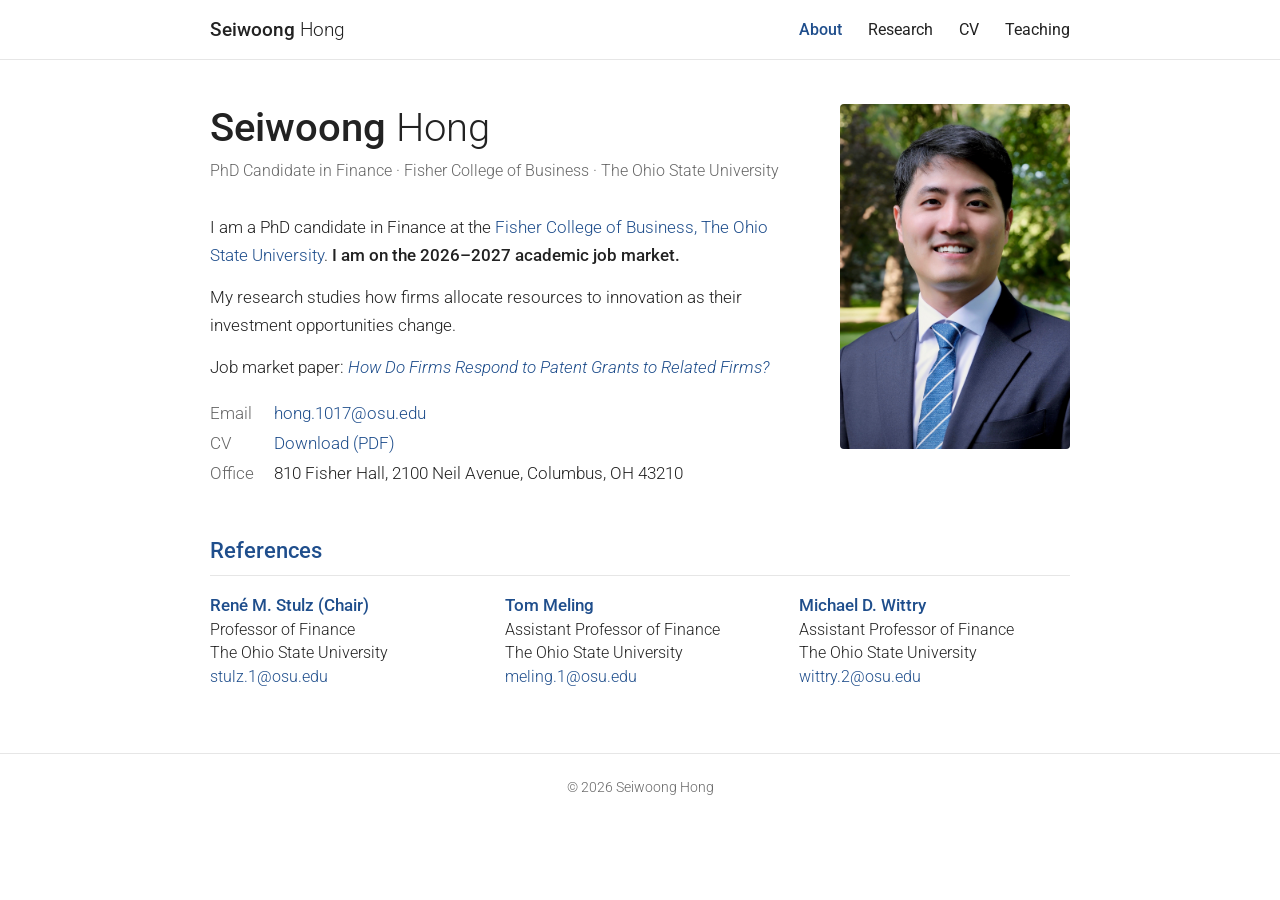
==== index.html @ 998d90ff "Add files via upload" ====
<!doctype html>
<html lang="en">
<head>
  <meta charset="utf-8">
  <meta name="viewport" content="width=device-width, initial-scale=1">
  <title>Seiwoong Hong | PhD Candidate in Finance, The Ohio State University</title>
  <meta name="description" content="Seiwoong Hong is a PhD candidate in Finance at the Fisher College of Business, The Ohio State University, on the 2026–2027 academic job market. Research in corporate finance and innovation.">
  <meta name="author" content="Seiwoong Hong">
  <link rel="canonical" href="https://seiwoonghong.com/">
  <meta property="og:title" content="Seiwoong Hong">
  <meta property="og:description" content="PhD Candidate in Finance, The Ohio State University. On the 2026–2027 academic job market.">
  <meta property="og:url" content="https://seiwoonghong.com/">
  <meta property="og:type" content="profile">
  <script type="application/ld+json">
  {
    "@context": "https://schema.org",
    "@type": "Person",
    "name": "Seiwoong Hong",
    "url": "https://seiwoonghong.com/",
    "email": "mailto:hong.1017@osu.edu",
    "jobTitle": "PhD Candidate in Finance",
    "affiliation": {"@type": "CollegeOrUniversity", "name": "Fisher College of Business, The Ohio State University"},
    "knowsAbout": ["Corporate Finance", "Innovation", "Patents", "Entrepreneurial Finance"]
  }
  </script>
  <link rel="preconnect" href="https://fonts.googleapis.com">
  <link rel="preconnect" href="https://fonts.gstatic.com" crossorigin>
  <link href="https://fonts.googleapis.com/css2?family=Roboto:wght@300;400;500&display=swap" rel="stylesheet">
  <link rel="stylesheet" href="style.css">
</head>
<body>
<header>
  <nav class="nav">
    <a class="brand" href="./"><b>Seiwoong</b> Hong</a>
    <ul>
      <li><a class="active" href="./">About</a></li>
      <li><a href="research.html">Research</a></li>
      <li><a href="cv.html">CV</a></li>
      <li><a href="teaching.html">Teaching</a></li>
    </ul>
  </nav>
</header>

<main>
  <div class="profile">
    <!-- 프로필 사진을 assets/profile.jpg 로 저장하세요 (세로 4:5 또는 정사각형) -->
    <img src="assets/profile.jpg" alt="Seiwoong Hong">
  </div>

  <h1><b>Seiwoong</b> Hong</h1>
  <p class="subtitle">PhD Candidate in Finance · Fisher College of Business · The Ohio State University</p>

  <p>I am a PhD candidate in Finance at the <a href="https://fisher.osu.edu/">Fisher College of Business, The Ohio State University</a>. <strong>I am on the 2026–2027 academic job market.</strong></p>

  <p>My research studies how firms allocate resources to innovation as their investment opportunities change.</p>

  <p>Job market paper: <a href="research.html#jmp"><em>How Do Firms Respond to Patent Grants to Related Firms?</em></a></p>

  <div class="contact">
    <div><span class="label">Email</span><a href="mailto:hong.1017@osu.edu">hong.1017@osu.edu</a></div>
    <div><span class="label">CV</span><a href="assets/CV_SeiwoongHong.pdf">Download (PDF)</a></div>
    <div><span class="label">Office</span>810 Fisher Hall, 2100 Neil Avenue, Columbus, OH 43210</div>
  </div>

  <div class="clear"></div>

  <h2>References</h2>
  <div class="refs">
    <div><strong><a href="https://fisher.osu.edu/people/stulz.1">René M. Stulz (Chair)</a></strong>Professor of Finance<br>The Ohio State University<br><a href="mailto:stulz.1@osu.edu">stulz.1@osu.edu</a></div>
    <div><strong><a href="https://fisher.osu.edu/people/meling.1">Tom Meling</a></strong>Assistant Professor of Finance<br>The Ohio State University<br><a href="mailto:meling.1@osu.edu">meling.1@osu.edu</a></div>
    <div><strong><a href="https://fisher.osu.edu/people/wittry.2">Michael D. Wittry</a></strong>Assistant Professor of Finance<br>The Ohio State University<br><a href="mailto:wittry.2@osu.edu">wittry.2@osu.edu</a></div>
  </div>
</main>

<footer>© 2026 Seiwoong Hong</footer>
</body>
</html>
---- style.css ----
/* Seiwoong Hong — academic website */
:root {
  --text: #222222;
  --muted: #666666;
  --accent: #1f4e8c;   /* navy */
  --line: #e6e6e6;
  --bg: #ffffff;
  --soft: #f6f7f9;
}
* { box-sizing: border-box; }
html { -webkit-text-size-adjust: 100%; }
body {
  margin: 0;
  background: var(--bg);
  color: var(--text);
  font-family: "Roboto", -apple-system, BlinkMacSystemFont, "Segoe UI", Helvetica, Arial, sans-serif;
  font-weight: 300;
  font-size: 17px;
  line-height: 1.65;
}
strong, b { font-weight: 500; }
a { color: var(--accent); text-decoration: none; }
a:hover { text-decoration: underline; }

/* Navigation */
header { border-bottom: 1px solid var(--line); background: var(--bg); }
.nav {
  max-width: 900px; margin: 0 auto; padding: 14px 20px;
  display: flex; align-items: center; justify-content: space-between; gap: 12px; flex-wrap: wrap;
}
.nav .brand { color: var(--text); font-size: 19px; font-weight: 300; }
.nav .brand b { font-weight: 500; }
.nav ul { list-style: none; margin: 0; padding: 0; display: flex; gap: 26px; flex-wrap: wrap; }
.nav ul a { color: var(--text); font-size: 16px; font-weight: 400; }
.nav ul a:hover { color: var(--accent); text-decoration: none; }
.nav ul a.active { color: var(--accent); font-weight: 500; }

/* Page */
main { max-width: 900px; margin: 0 auto; padding: 44px 20px 64px; }
h1 { font-size: 40px; font-weight: 300; margin: 0 0 6px; line-height: 1.2; }
h1 b { font-weight: 500; }
.subtitle { color: var(--muted); font-size: 16px; margin: 0 0 28px; }
h2 {
  font-size: 22px; font-weight: 500; color: var(--accent);
  margin: 44px 0 18px; padding-bottom: 6px; border-bottom: 1px solid var(--line);
}
p { margin: 0 0 14px; }

/* About */
.profile { float: right; width: 230px; margin: 0 0 20px 32px; }
.profile img { width: 100%; border-radius: 4px; display: block; }
.contact { margin-top: 18px; }
.contact div { margin-bottom: 2px; }
.contact .label { display: inline-block; width: 64px; color: var(--muted); }
.clear { clear: both; }

.refs { display: grid; grid-template-columns: repeat(3, 1fr); gap: 24px; font-size: 15.5px; line-height: 1.5; }
.refs strong { display: block; font-size: 16.5px; }

/* Papers */
.paper { margin: 0 0 34px; }
.paper .title { font-size: 18.5px; font-weight: 500; line-height: 1.4; }
.paper .title a { color: var(--accent); }
.paper .note { color: var(--muted); font-weight: 400; font-size: 16px; }
.paper .coauthors { color: var(--muted); font-size: 16px; margin-top: 2px; }
.paper .abstract { margin-top: 10px; font-size: 16px; }
.paper ul { margin: 10px 0 0; padding-left: 20px; font-size: 15.5px; }
.paper ul li { margin-bottom: 3px; }
.btns { margin-top: 8px; display: flex; gap: 8px; flex-wrap: wrap; }
.btns a {
  font-size: 13px; font-weight: 400; letter-spacing: .03em; text-transform: uppercase;
  padding: 2px 10px; border: 1px solid var(--accent); border-radius: 3px; color: var(--accent);
}
.btns a:hover { background: var(--accent); color: #fff; text-decoration: none; }

/* CV */
.cv-frame { width: 100%; height: 88vh; border: 1px solid var(--line); }

footer { border-top: 1px solid var(--line); color: var(--muted); font-size: 14px; text-align: center; padding: 22px 20px; }

@media (max-width: 680px) {
  h1 { font-size: 32px; }
  .profile { float: none; width: 180px; margin: 0 0 22px; }
  .refs { grid-template-columns: 1fr; gap: 16px; }
  .cv-frame { height: 75vh; }
}
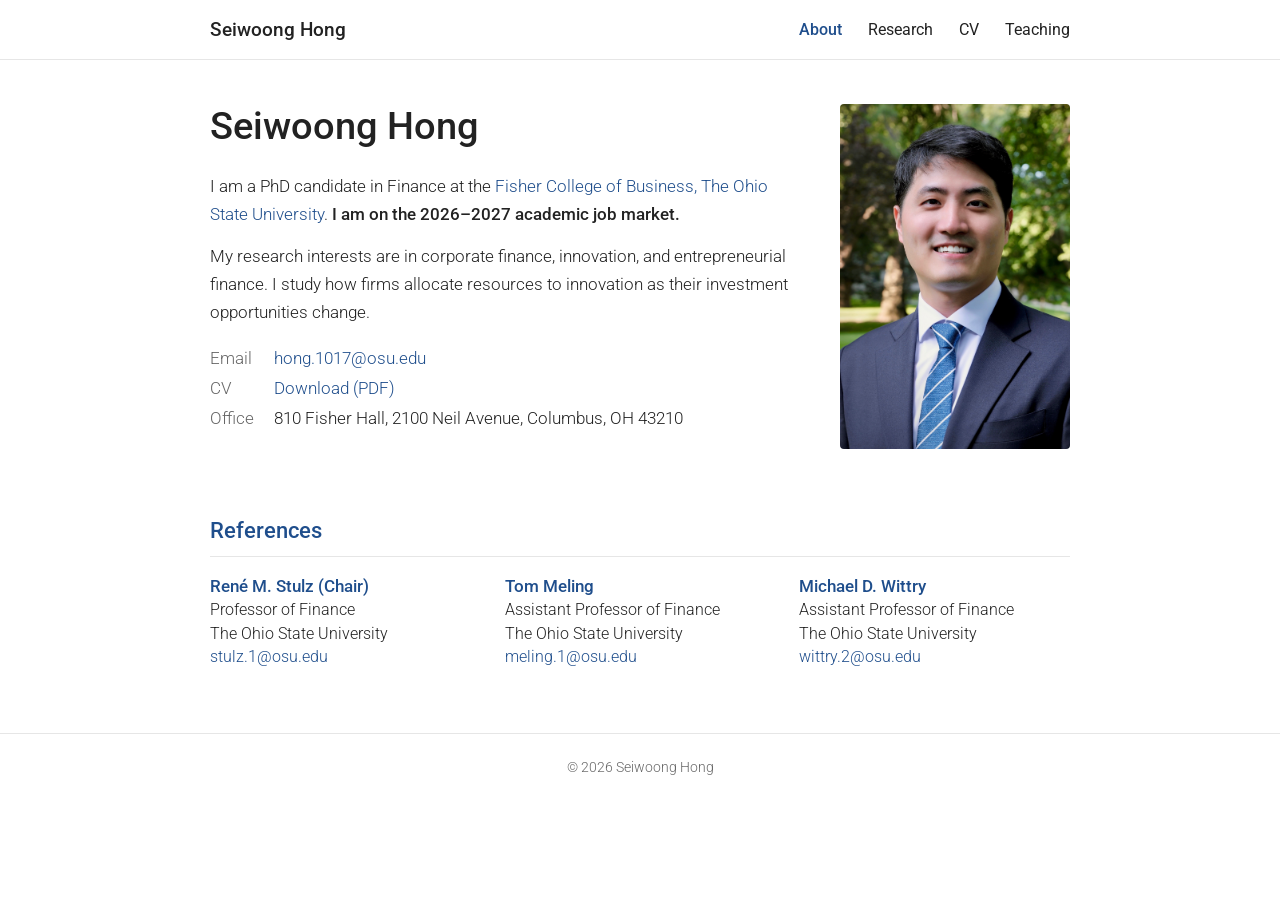
==== commit 3e3d7c55: "Add files via upload" ====
--- a/index.html
+++ b/index.html
@@ -31,7 +31,7 @@
 <body>
 <header>
   <nav class="nav">
-    <a class="brand" href="./"><b>Seiwoong</b> Hong</a>
+    <a class="brand" href="./">Seiwoong Hong</a>
     <ul>
       <li><a class="active" href="./">About</a></li>
       <li><a href="research.html">Research</a></li>
@@ -47,14 +47,11 @@
     <img src="assets/profile.jpg" alt="Seiwoong Hong">
   </div>
 
-  <h1><b>Seiwoong</b> Hong</h1>
-  <p class="subtitle">PhD Candidate in Finance · Fisher College of Business · The Ohio State University</p>
+  <h1>Seiwoong Hong</h1>
 
   <p>I am a PhD candidate in Finance at the <a href="https://fisher.osu.edu/">Fisher College of Business, The Ohio State University</a>. <strong>I am on the 2026–2027 academic job market.</strong></p>
 
-  <p>My research studies how firms allocate resources to innovation as their investment opportunities change.</p>
-
-  <p>Job market paper: <a href="research.html#jmp"><em>How Do Firms Respond to Patent Grants to Related Firms?</em></a></p>
+  <p>My research interests are in corporate finance, innovation, and entrepreneurial finance. I study how firms allocate resources to innovation as their investment opportunities change.</p>
 
   <div class="contact">
     <div><span class="label">Email</span><a href="mailto:hong.1017@osu.edu">hong.1017@osu.edu</a></div>
--- a/style.css
+++ b/style.css
@@ -28,8 +28,7 @@
   max-width: 900px; margin: 0 auto; padding: 14px 20px;
   display: flex; align-items: center; justify-content: space-between; gap: 12px; flex-wrap: wrap;
 }
-.nav .brand { color: var(--text); font-size: 19px; font-weight: 300; }
-.nav .brand b { font-weight: 500; }
+.nav .brand { color: var(--text); font-size: 19px; font-weight: 500; }
 .nav ul { list-style: none; margin: 0; padding: 0; display: flex; gap: 26px; flex-wrap: wrap; }
 .nav ul a { color: var(--text); font-size: 16px; font-weight: 400; }
 .nav ul a:hover { color: var(--accent); text-decoration: none; }
@@ -37,8 +36,7 @@
 
 /* Page */
 main { max-width: 900px; margin: 0 auto; padding: 44px 20px 64px; }
-h1 { font-size: 40px; font-weight: 300; margin: 0 0 6px; line-height: 1.2; }
-h1 b { font-weight: 500; }
+h1 { font-size: 38px; font-weight: 500; margin: 0 0 22px; line-height: 1.2; }
 .subtitle { color: var(--muted); font-size: 16px; margin: 0 0 28px; }
 h2 {
   font-size: 22px; font-weight: 500; color: var(--accent);
